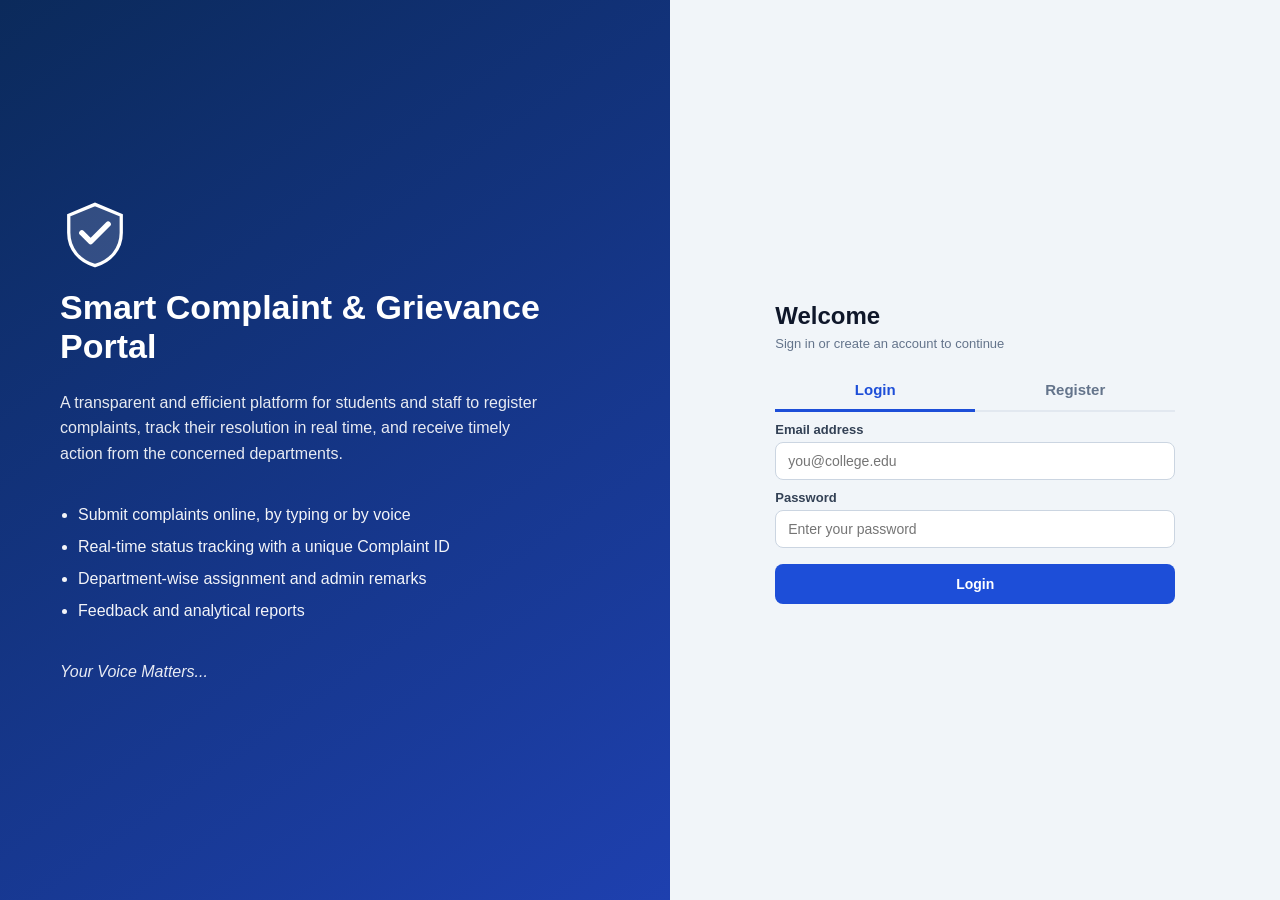
==== frontend/index.html @ 4af86ab6 "Add Smart Complaint and Grievance Portal frontend and backend" ====
<!DOCTYPE html>
<html lang="en">
<head>
  <meta charset="UTF-8">
  <meta name="viewport" content="width=device-width, initial-scale=1">
  <title>Smart Complaint and Grievance Portal</title>
  <link rel="stylesheet" href="css/style.css">
</head>
<body>
  <div class="login-page">
    <div class="login-left">
      <svg viewBox="0 0 64 64" fill="none"><path d="M32 4 8 14v16c0 15 10 26 24 30 14-4 24-15 24-30V14L32 4z" fill="#fff" fill-opacity=".15" stroke="#fff" stroke-width="3"/><path d="M20 30l8 8 16-16" stroke="#fff" stroke-width="5" stroke-linecap="round" stroke-linejoin="round"/></svg>
      <h1>Smart Complaint &amp; Grievance Portal</h1>
      <p>A transparent and efficient platform for students and staff to register complaints, track their resolution in real time, and receive timely action from the concerned departments.</p>
      <ul>
        <li>Submit complaints online, by typing or by voice</li>
        <li>Real-time status tracking with a unique Complaint ID</li>
        <li>Department-wise assignment and admin remarks</li>
        <li>Feedback and analytical reports</li>
      </ul>
      <p><i>Your Voice Matters...</i></p>
    </div>

    <div class="login-right">
      <div class="auth-box">
        <h2>Welcome</h2>
        <span class="muted">Sign in or create an account to continue</span>
        <div class="tabs">
          <button id="tabLogin" class="active" type="button">Login</button>
          <button id="tabReg" type="button">Register</button>
        </div>

        <form id="loginForm">
          <label>Email address</label>
          <input id="lEmail" type="email" placeholder="you@college.edu" required>
          <label>Password</label>
          <input id="lPass" type="password" placeholder="Enter your password" required>
          <button class="btn" type="submit">Login</button>
        </form>

        <form id="regForm" class="hidden">
          <label>Full name</label>
          <input id="rName" placeholder="Your full name" required>
          <label>Email address</label>
          <input id="rEmail" type="email" placeholder="you@college.edu" required>
          <label>Password</label>
          <input id="rPass" type="password" placeholder="Minimum 6 characters" required>
          <button class="btn" type="submit">Create account</button>
        </form>
        <p id="msg" class="msg"></p>
      </div>
    </div>
  </div>
  <script src="js/api.js"></script>
  <script src="js/auth.js"></script>
</body>
</html>
---- frontend/css/style.css ----
:root {
  --navy: #0b2a5b; --blue: #1d4ed8; --bg: #f1f5f9; --card: #ffffff;
  --text: #0f172a; --muted: #64748b; --line: #e2e8f0;
  --green: #16a34a; --amber: #d97706; --red: #dc2626; --purple: #7c3aed; --grey: #64748b;
}
* { box-sizing: border-box; font-family: "Segoe UI", Roboto, Arial, sans-serif; }
body { margin: 0; background: var(--bg); color: var(--text); }
.muted { color: var(--muted); font-size: 13px; }

/* Top bar */
.topbar { background: linear-gradient(90deg, #0b2a5b, #1e40af); color: #fff; padding: 12px 32px;
  display: flex; justify-content: space-between; align-items: center; box-shadow: 0 2px 8px rgba(0,0,0,.2); }
.brand { display: flex; align-items: center; gap: 12px; }
.brand svg { width: 34px; height: 34px; }
.brand h1 { font-size: 18px; margin: 0; letter-spacing: .3px; }
.brand small { opacity: .8; display: block; font-size: 12px; }
.userbox { display: flex; align-items: center; gap: 14px; font-size: 14px; text-align: right; }
.userbox small { display: block; opacity: .8; }

.container { max-width: 1250px; margin: 24px auto; padding: 0 20px; }
.page-title { margin: 0 0 16px; color: var(--navy); font-size: 22px; }

/* Cards */
.card { background: var(--card); border-radius: 12px; padding: 22px; box-shadow: 0 1px 4px rgba(15,23,42,.08);
  border: 1px solid var(--line); margin-bottom: 20px; }
.card h2 { margin: 0 0 14px; font-size: 17px; color: var(--navy); padding-bottom: 10px; border-bottom: 2px solid var(--line); }
.grid2 { display: grid; grid-template-columns: 1.3fr 1fr; gap: 20px; }
.grid2 .card { margin-bottom: 0; }
.grid2 + .card, .grid2 { margin-bottom: 20px; }

/* Stat cards */
.stats { display: grid; grid-template-columns: repeat(auto-fit, minmax(170px, 1fr)); gap: 16px; margin-bottom: 20px; }
.stat { background: #fff; border-radius: 12px; padding: 18px; border: 1px solid var(--line);
  border-left: 5px solid var(--blue); box-shadow: 0 1px 4px rgba(15,23,42,.06); }
.stat b { font-size: 28px; display: block; color: var(--navy); }
.stat span { color: var(--muted); font-size: 13px; text-transform: uppercase; letter-spacing: .5px; }
.stat.s-sub { border-left-color: var(--grey); } .stat.s-prog { border-left-color: var(--amber); }
.stat.s-res { border-left-color: var(--green); } .stat.s-rej { border-left-color: var(--red); }

/* Forms */
label { font-size: 13px; font-weight: 600; color: #334155; display: block; margin-top: 10px; }
input, select, textarea { width: 100%; padding: 10px 12px; border: 1px solid #cbd5e1; border-radius: 8px;
  font-size: 14px; margin-top: 5px; background: #fff; }
input:focus, select:focus, textarea:focus { outline: none; border-color: var(--blue); box-shadow: 0 0 0 3px rgba(29,78,216,.15); }
.form-row { display: grid; grid-template-columns: 1fr 1fr; gap: 14px; }
.btn { background: var(--blue); color: #fff; border: none; padding: 10px 20px; border-radius: 8px; font-size: 14px;
  font-weight: 600; cursor: pointer; transition: .15s; }
.btn:hover { background: #1e40af; }
.btn-outline { background: #fff; color: var(--blue); border: 1px solid var(--blue); }
.btn-outline:hover { background: #eff6ff; }
.btn-light { background: rgba(255,255,255,.15); color: #fff; border: 1px solid rgba(255,255,255,.5); }
.btn-light:hover { background: rgba(255,255,255,.28); }
.btn-sm { padding: 6px 12px; font-size: 12px; }
.btn-green { background: var(--green); } .btn-green:hover { background: #15803d; }
.actions { display: flex; gap: 10px; align-items: center; margin-top: 14px; flex-wrap: wrap; }

/* Voice */
.voice-bar { display: flex; gap: 10px; align-items: center; margin-top: 8px; flex-wrap: wrap; }
.voice-bar select { width: auto; margin: 0; }
.mic { display: inline-flex; align-items: center; gap: 8px; background: #fff; color: var(--navy); border: 1px solid var(--navy);
  padding: 8px 16px; border-radius: 22px; cursor: pointer; font-weight: 600; font-size: 13px; }
.mic.on { background: var(--red); color: #fff; border-color: var(--red); animation: pulse 1.2s infinite; }
@keyframes pulse { 0% { box-shadow: 0 0 0 0 rgba(220,38,38,.5); } 70% { box-shadow: 0 0 0 12px rgba(220,38,38,0); } 100% { box-shadow: 0 0 0 0 rgba(220,38,38,0); } }

/* Table */
.table-wrap { overflow-x: auto; }
table { width: 100%; border-collapse: collapse; font-size: 14px; }
th { background: #f8fafc; color: var(--navy); text-align: left; padding: 11px 10px; font-size: 12px;
  text-transform: uppercase; letter-spacing: .5px; border-bottom: 2px solid var(--line); }
td { padding: 11px 10px; border-bottom: 1px solid var(--line); vertical-align: top; }
tr:hover td { background: #f8fafc; }
td .desc { color: var(--muted); font-size: 13px; display: block; margin-top: 3px; max-width: 320px; }
.remark { background: #fffbeb; border-left: 3px solid var(--amber); padding: 5px 8px; font-size: 13px; border-radius: 4px; }

/* Badges */
.badge { padding: 4px 11px; border-radius: 14px; font-size: 12px; color: #fff; font-weight: 600; white-space: nowrap; }
.SUBMITTED { background: var(--grey); } .ASSIGNED { background: var(--purple); }
.IN_PROGRESS { background: var(--amber); } .RESOLVED { background: var(--green); } .REJECTED { background: var(--red); }

/* Timeline */
.steps { display: flex; justify-content: space-between; margin: 18px 0 8px; position: relative; }
.steps::before { content: ""; position: absolute; top: 15px; left: 8%; right: 8%; height: 3px; background: var(--line); }
.step { text-align: center; flex: 1; position: relative; z-index: 1; }
.step span { width: 32px; height: 32px; border-radius: 50%; background: #fff; border: 3px solid var(--line);
  display: inline-flex; align-items: center; justify-content: center; font-weight: 700; color: var(--muted); }
.step label { display: block; font-size: 12px; margin-top: 5px; color: var(--muted); }
.step.done span { background: var(--green); border-color: var(--green); color: #fff; }
.step.done label { color: var(--green); }
.track-box { background: #f8fafc; border: 1px solid var(--line); border-radius: 10px; padding: 14px; margin-top: 14px; }
.track-box p { margin: 6px 0; font-size: 14px; }

/* Charts */
.donut-wrap { display: flex; gap: 24px; align-items: center; flex-wrap: wrap; }
.donut { width: 150px; height: 150px; border-radius: 50%; position: relative; flex-shrink: 0; }
.donut::after { content: attr(data-total); position: absolute; inset: 28px; background: #fff; border-radius: 50%;
  display: flex; align-items: center; justify-content: center; font-size: 26px; font-weight: 700; color: var(--navy); }
.legend div { font-size: 13px; margin: 5px 0; }
.dot { width: 11px; height: 11px; border-radius: 50%; display: inline-block; margin-right: 7px; }
.hbar { margin: 7px 0; font-size: 13px; }
.hbar .track { background: #e2e8f0; border-radius: 6px; height: 12px; margin-top: 3px; }
.hbar .fill { background: linear-gradient(90deg, #1d4ed8, #3b82f6); height: 12px; border-radius: 6px; }

/* Login page */
.login-page { display: grid; grid-template-columns: 1.1fr 1fr; min-height: 100vh; }
.login-left { background: linear-gradient(145deg, #0b2a5b, #1e40af); color: #fff; padding: 60px; display: flex; flex-direction: column; justify-content: center; }
.login-left h1 { font-size: 34px; margin: 18px 0 8px; }
.login-left p { opacity: .9; line-height: 1.6; max-width: 480px; }
.login-left ul { padding-left: 18px; line-height: 2; opacity: .95; }
.login-left svg { width: 70px; height: 70px; }
.login-right { display: flex; align-items: center; justify-content: center; padding: 30px; }
.auth-box { width: 100%; max-width: 400px; }
.auth-box h2 { border: none; font-size: 24px; margin-bottom: 4px; }
.tabs { display: flex; margin: 18px 0 6px; border-bottom: 2px solid var(--line); }
.tabs button { flex: 1; background: none; border: none; padding: 11px; font-size: 15px; font-weight: 600; color: var(--muted);
  cursor: pointer; border-bottom: 3px solid transparent; margin-bottom: -2px; }
.tabs button.active { color: var(--blue); border-bottom-color: var(--blue); }
.auth-box .btn { width: 100%; margin-top: 16px; padding: 12px; }
.msg { color: var(--red); font-size: 14px; margin-top: 12px; } .ok { color: var(--green); font-size: 14px; margin-top: 12px; }
.hidden { display: none; }

/* Toast */
#toast { position: fixed; top: 20px; right: 20px; z-index: 99; display: grid; gap: 10px; }
.toast { background: #0f172a; color: #fff; padding: 12px 18px; border-radius: 8px; box-shadow: 0 4px 14px rgba(0,0,0,.25);
  font-size: 14px; border-left: 5px solid var(--green); max-width: 360px; }
.toast.error { border-left-color: var(--red); }

@media (max-width: 900px) {
  .grid2, .login-page, .form-row { grid-template-columns: 1fr; }
  .login-left { padding: 30px; }
  .topbar { padding: 12px 16px; }
}
@media print {
  .topbar, .no-print, #toast { display: none !important; }
  body { background: #fff; } .card { box-shadow: none; }
}
/* Alerts */
.alert { padding: 11px 14px; border-radius: 8px; margin: 10px 0; font-size: 14px; border-left: 5px solid; }
.alert-blue { background: #eff6ff; border-color: #2563eb; color: #1e3a8a; }
.alert-purple { background: #f5f3ff; border-color: var(--purple); color: #4c1d95; }
.alert-amber { background: #fffbeb; border-color: var(--amber); color: #78350f; }
.alert-green { background: #f0fdf4; border-color: var(--green); color: #14532d; }
.alert-red { background: #fef2f2; border-color: var(--red); color: #7f1d1d; }

/* Timeline details */
.step small { display: block; font-size: 11px; color: var(--muted); margin-top: 2px; }
.step.current span { box-shadow: 0 0 0 5px rgba(22,163,74,.2); }

/* Clickable stat filters */
.stat[data-f] { cursor: pointer; }
.stat[data-f]:hover, .stat.active { background: #eff6ff; border-color: var(--blue); }
.stat.s-asg { border-left-color: var(--purple); }

/* Admin */
.dept-grid { display: grid; grid-template-columns: repeat(auto-fill, minmax(215px, 1fr)); gap: 14px; }
.dept { border: 1px solid var(--line); border-radius: 10px; padding: 14px; cursor: pointer; background: #f8fafc; }
.dept:hover { border-color: var(--blue); background: #eff6ff; }
.dept h4 { margin: 0 0 10px; color: var(--navy); font-size: 14px; }
.dept .nums { display: flex; gap: 14px; font-size: 12px; color: var(--muted); }
.dept .nums b { display: block; font-size: 19px; color: var(--text); }
.pill { background: var(--red); color: #fff; border-radius: 10px; padding: 1px 8px; font-size: 11px; margin-left: 6px; }
.tag-new { background: var(--red); color: #fff; font-size: 10px; padding: 2px 7px; border-radius: 8px; margin-left: 6px; vertical-align: middle; }
.btn-col { display: flex; flex-direction: column; gap: 6px; min-width: 105px; }
.filters { display: grid; grid-template-columns: 2fr 1fr 1fr 1.3fr auto auto; gap: 12px; align-items: end; }
@media (max-width: 900px) { .filters { grid-template-columns: 1fr 1fr; } }
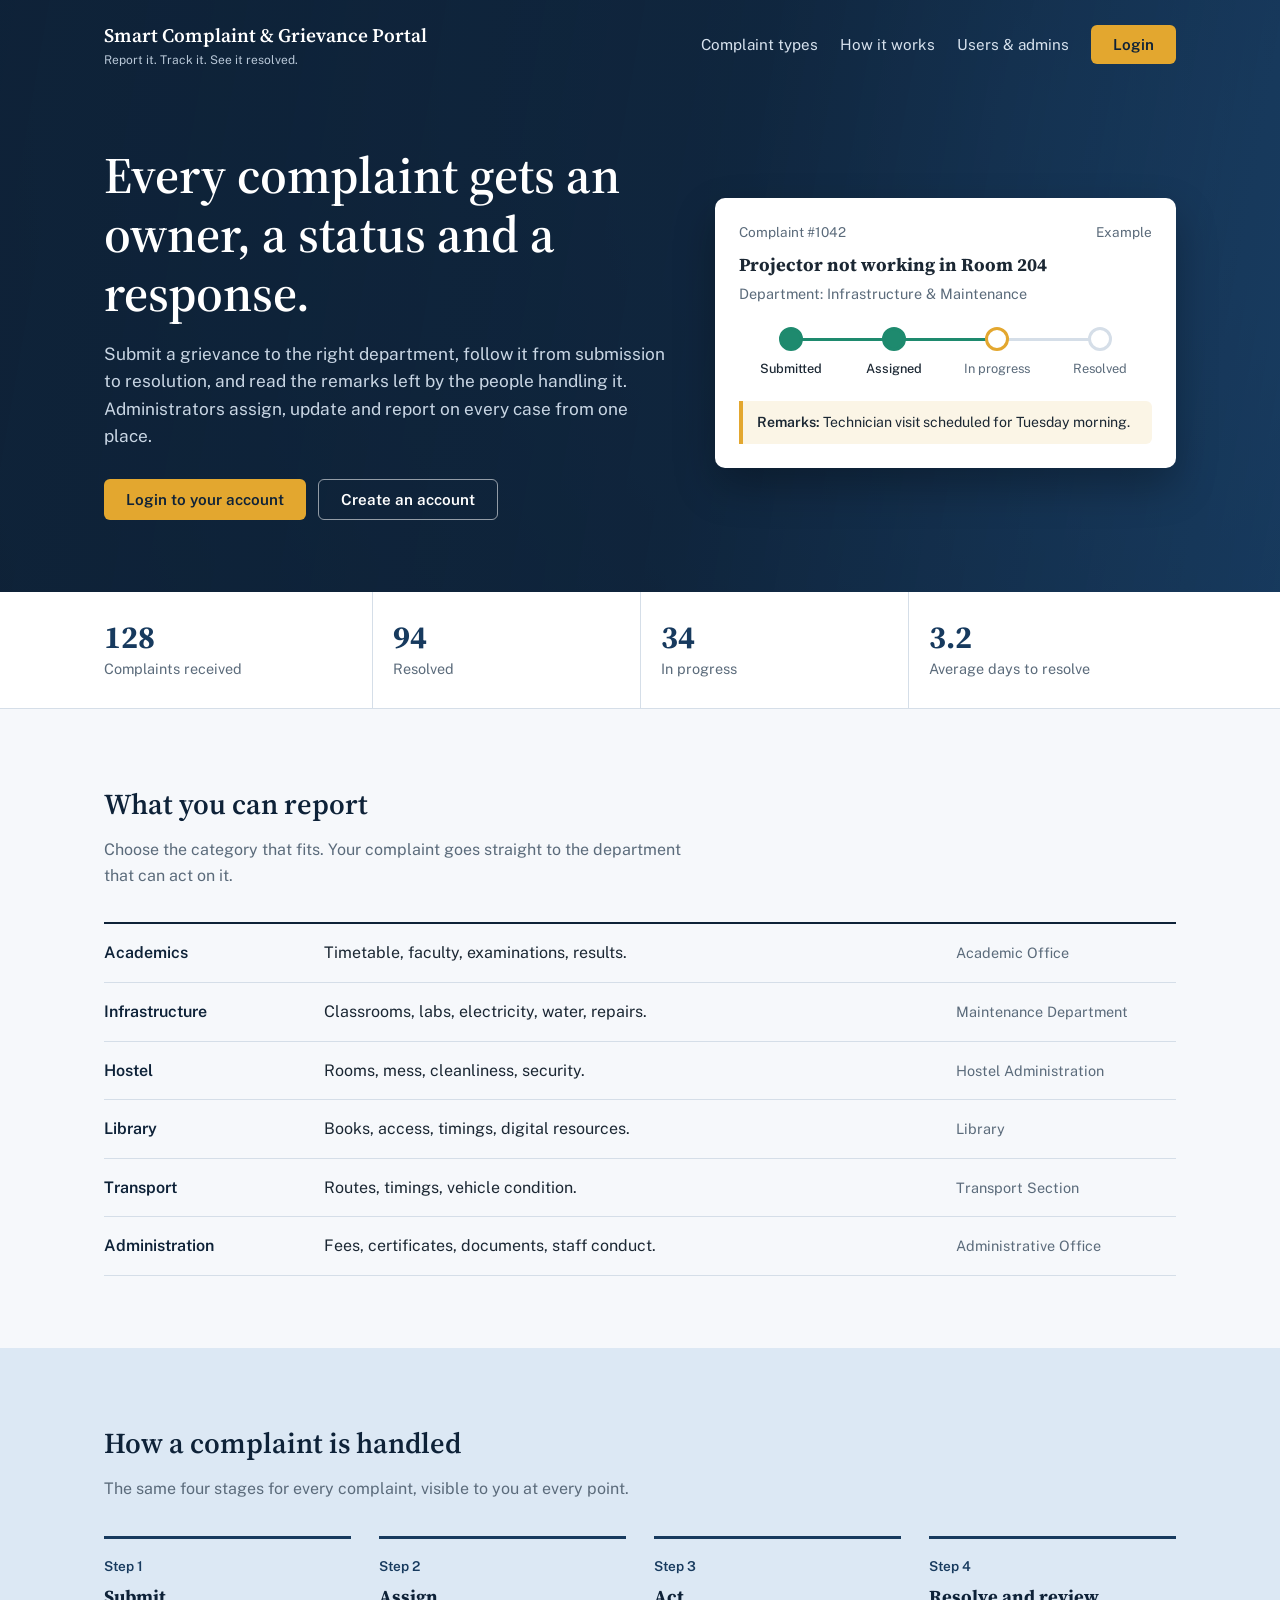
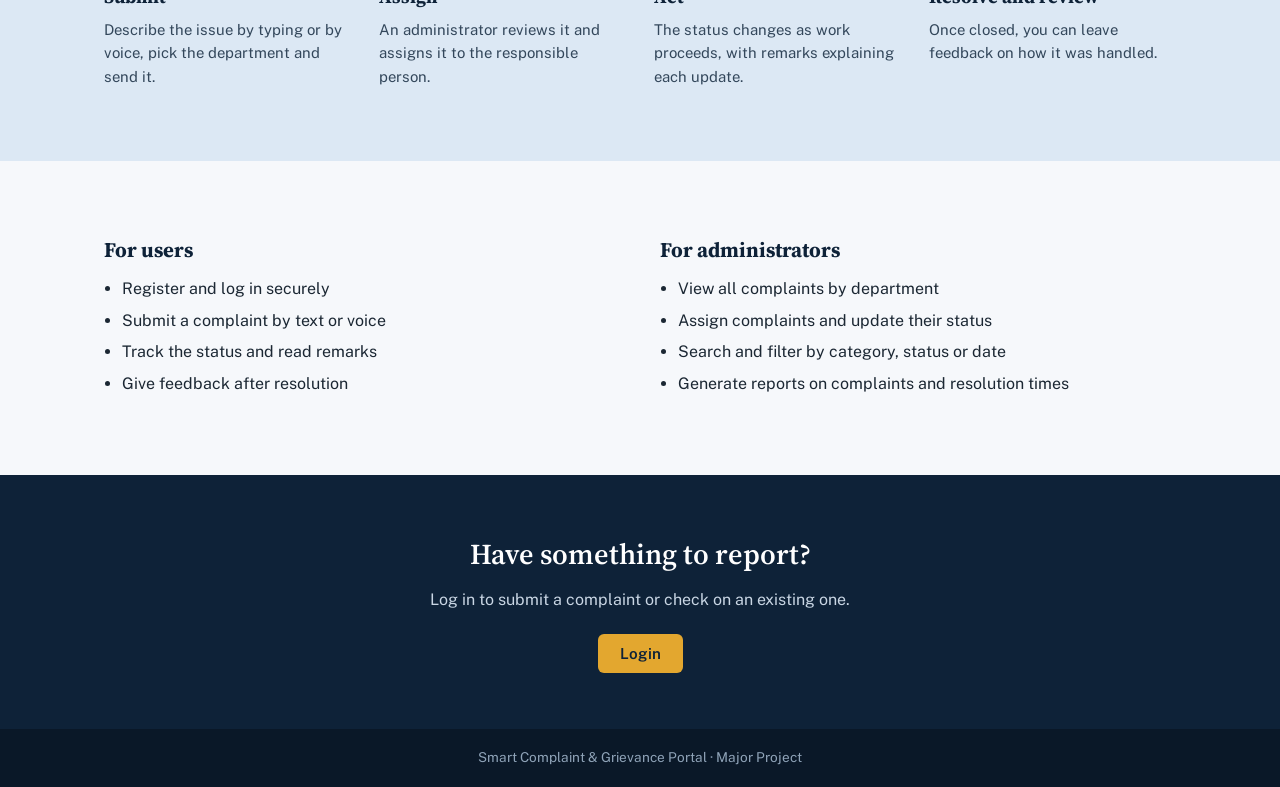
==== commit 33d830ef: "Update landing page" ====
--- a/frontend/index.html
+++ b/frontend/index.html
@@ -1,57 +1,321 @@
 <!DOCTYPE html>
 <html lang="en">
 <head>
-  <meta charset="UTF-8">
-  <meta name="viewport" content="width=device-width, initial-scale=1">
-  <title>Smart Complaint and Grievance Portal</title>
-  <link rel="stylesheet" href="css/style.css">
+<meta charset="UTF-8">
+<meta name="viewport" content="width=device-width, initial-scale=1">
+<title>Smart Complaint and Grievance Portal</title>
+<link rel="preconnect" href="https://fonts.googleapis.com">
+<link rel="preconnect" href="https://fonts.gstatic.com" crossorigin>
+<link href="https://fonts.googleapis.com/css2?family=Public+Sans:wght@400;500;600&family=Source+Serif+4:opsz,wght@8..60,500;8..60,600&display=swap" rel="stylesheet">
+<style>
+:root{
+  --ink:#0E2238; --navy:#173A5E; --sky:#DCE8F4; --paper:#F6F8FB; --white:#fff;
+  --amber:#E3A72F; --teal:#1E8A6E; --line:#D5DEE8; --text:#1B2733; --muted:#5B6B7B;
+  --serif:"Source Serif 4", Georgia, serif; --sans:"Public Sans", system-ui, sans-serif;
+}
+*{box-sizing:border-box;margin:0;padding:0}
+html{scroll-behavior:smooth}
+body{font-family:var(--sans);color:var(--text);background:var(--paper);line-height:1.6}
+a{color:inherit}
+:focus-visible{outline:3px solid var(--amber);outline-offset:2px}
+.wrap{max-width:1120px;margin:0 auto;padding:0 24px}
+
+/* ---------- Hero with background ---------- */
+.hero{
+  color:#fff;
+  /* Put your own photo at images/campus.jpg (optional). The gradient works without it. */
+  background:
+    linear-gradient(100deg, rgba(14,34,56,.97) 0%, rgba(14,34,56,.88) 55%, rgba(23,58,94,.72) 100%),
+    url("images/campus.jpg") center/cover no-repeat,
+    radial-gradient(circle at 80% 20%, #1F4B78, var(--ink));
+}
+nav{display:flex;align-items:center;justify-content:space-between;padding:20px 0;gap:16px;flex-wrap:wrap}
+.brand{font-family:var(--serif);font-size:1.2rem;font-weight:600;text-decoration:none}
+.brand small{display:block;font-family:var(--sans);font-size:.75rem;font-weight:400;color:#B9C8D8}
+.links{display:flex;align-items:center;gap:22px;font-size:.95rem}
+.links a{text-decoration:none;color:#D7E2EE}
+.links a:hover{color:#fff}
+.btn{display:inline-block;border:0;border-radius:6px;padding:11px 22px;font:600 .95rem var(--sans);cursor:pointer;text-decoration:none}
+.btn-primary{background:var(--amber);color:var(--ink)}
+.btn-primary:hover{background:#F0B83F}
+.btn-ghost{background:transparent;color:#fff;border:1.5px solid rgba(255,255,255,.55)}
+.btn-ghost:hover{background:rgba(255,255,255,.1)}
+
+.hero-grid{display:grid;grid-template-columns:1.1fr .9fr;gap:48px;align-items:center;padding:56px 0 72px}
+h1{font-family:var(--serif);font-weight:600;font-size:clamp(2rem,4.6vw,3.2rem);line-height:1.15;margin-bottom:18px}
+.lead{color:#C9D6E4;font-size:1.08rem;max-width:52ch;margin-bottom:28px}
+.cta{display:flex;gap:12px;flex-wrap:wrap}
+
+/* tracker card: the one memorable element */
+.track{background:var(--white);color:var(--text);border-radius:10px;padding:24px;box-shadow:0 18px 40px rgba(0,0,0,.28)}
+.track-head{display:flex;justify-content:space-between;gap:12px;font-size:.85rem;color:var(--muted);margin-bottom:6px}
+.track h3{font-family:var(--serif);font-size:1.15rem;margin-bottom:2px}
+.track .dept{font-size:.9rem;color:var(--muted);margin-bottom:22px}
+.steps{list-style:none;display:grid;grid-template-columns:repeat(4,1fr);position:relative;margin-bottom:22px}
+.steps::before,.steps .bar{content:"";position:absolute;top:11px;left:12.5%;height:3px;border-radius:2px}
+.steps::before{right:12.5%;background:var(--line)}
+.steps .bar{background:var(--teal);width:0;transition:width 1.6s ease .3s}
+.steps.go .bar{width:50%}
+.steps li{text-align:center;font-size:.8rem;color:var(--muted);position:relative;z-index:1}
+.steps li i{display:block;width:24px;height:24px;margin:0 auto 8px;border-radius:50%;background:var(--white);border:3px solid var(--line)}
+.steps li.done{color:var(--text);font-weight:500}
+.steps li.done i{background:var(--teal);border-color:var(--teal)}
+.steps li.now i{border-color:var(--amber)}
+.remark{border-left:4px solid var(--amber);background:#FBF5E6;padding:10px 14px;font-size:.88rem;border-radius:0 6px 6px 0}
+.remark b{font-weight:600}
+
+/* ---------- Stats strip ---------- */
+.stats{background:var(--white);border-bottom:1px solid var(--line)}
+.stats-grid{display:grid;grid-template-columns:repeat(4,1fr)}
+.stat{padding:26px 20px;border-left:1px solid var(--line)}
+.stat:first-child{border-left:0;padding-left:0}
+.stat strong{display:block;font-family:var(--serif);font-size:2rem;color:var(--navy);line-height:1.2}
+.stat span{font-size:.9rem;color:var(--muted)}
+
+/* ---------- Sections ---------- */
+section.block{padding:72px 0}
+h2{font-family:var(--serif);font-weight:600;font-size:1.8rem;color:var(--ink);margin-bottom:10px}
+.sub{color:var(--muted);max-width:60ch;margin-bottom:34px}
+
+.cats{border-top:2px solid var(--ink)}
+.cat{display:grid;grid-template-columns:200px 1fr 220px;gap:20px;padding:16px 0;border-bottom:1px solid var(--line);align-items:baseline}
+.cat b{font-weight:600;color:var(--ink)}
+.cat span:last-child{color:var(--muted);font-size:.9rem}
+
+.process{background:var(--sky)}
+.proc{list-style:none;display:grid;grid-template-columns:repeat(4,1fr);gap:28px;counter-reset:s}
+.proc li{counter-increment:s;border-top:3px solid var(--navy);padding-top:14px}
+.proc li::before{content:"Step " counter(s);font-size:.85rem;color:var(--navy);font-weight:600}
+.proc h3{font-family:var(--serif);font-size:1.15rem;margin:4px 0 6px;color:var(--ink)}
+.proc p{font-size:.93rem;color:#33475B}
+
+.roles{display:grid;grid-template-columns:1fr 1fr;gap:40px}
+.roles h3{font-family:var(--serif);font-size:1.3rem;margin-bottom:10px;color:var(--ink)}
+.roles ul{padding-left:18px}
+.roles li{margin-bottom:6px}
+
+.final{background:var(--ink);color:#fff;text-align:center;padding:56px 0}
+.final h2{color:#fff}
+.final p{color:#C9D6E4;margin-bottom:22px}
+footer{background:#0A1828;color:#8FA3B8;font-size:.85rem;padding:18px 0;text-align:center}
+
+/* ---------- Login dialog ---------- */
+dialog{border:0;border-radius:10px;padding:0;width:min(400px,92vw);margin:auto;box-shadow:0 24px 60px rgba(0,0,0,.4)}
+dialog::backdrop{background:rgba(10,24,40,.7)}
+.dlg{padding:28px}
+.dlg h3{font-family:var(--serif);font-size:1.4rem;margin-bottom:4px}
+.dlg p.s{color:var(--muted);font-size:.9rem;margin-bottom:18px}
+.seg{display:grid;grid-template-columns:1fr 1fr;border:1.5px solid var(--line);border-radius:6px;overflow:hidden;margin-bottom:16px}
+.seg label{text-align:center;padding:9px;cursor:pointer;font-weight:500;font-size:.92rem}
+.seg input{position:absolute;opacity:0}
+.seg input:checked + span{background:var(--navy);color:#fff}
+.seg span{display:block;padding:9px}
+.seg label{padding:0}
+.seg input:focus-visible + span{outline:3px solid var(--amber);outline-offset:-3px}
+.field{margin-bottom:14px}
+.field label{display:block;font-size:.88rem;font-weight:500;margin-bottom:4px}
+.field input{width:100%;padding:10px 12px;border:1.5px solid var(--line);border-radius:6px;font:inherit}
+.field input:focus{border-color:var(--navy);outline:none;box-shadow:0 0 0 3px rgba(23,58,94,.18)}
+.err{color:#B3261E;font-size:.88rem;min-height:1.3em;margin-bottom:8px}
+.dlg .row{display:flex;gap:10px;align-items:center}
+.dlg .btn-primary{background:var(--navy);color:#fff;flex:1}
+.dlg .btn-primary:hover{background:var(--ink)}
+.dlg .close{background:none;border:0;color:var(--muted);cursor:pointer;font:inherit;padding:10px}
+.dlg .reg{font-size:.88rem;margin-top:14px;text-align:center;color:var(--muted)}
+
+@media (max-width:900px){
+  .hero-grid,.roles{grid-template-columns:1fr}
+  .stats-grid,.proc{grid-template-columns:1fr 1fr}
+  .stat:nth-child(3){border-left:0;padding-left:0}
+  .cat{grid-template-columns:1fr;gap:2px}
+}
+@media (max-width:520px){ .stats-grid,.proc{grid-template-columns:1fr} .stat{border-left:0;padding-left:0;border-top:1px solid var(--line)} .links a.hide-s{display:none} }
+@media (prefers-reduced-motion:reduce){ html{scroll-behavior:auto} .steps .bar{transition:none} }
+</style>
 </head>
 <body>
-  <div class="login-page">
-    <div class="login-left">
-      <svg viewBox="0 0 64 64" fill="none"><path d="M32 4 8 14v16c0 15 10 26 24 30 14-4 24-15 24-30V14L32 4z" fill="#fff" fill-opacity=".15" stroke="#fff" stroke-width="3"/><path d="M20 30l8 8 16-16" stroke="#fff" stroke-width="5" stroke-linecap="round" stroke-linejoin="round"/></svg>
-      <h1>Smart Complaint &amp; Grievance Portal</h1>
-      <p>A transparent and efficient platform for students and staff to register complaints, track their resolution in real time, and receive timely action from the concerned departments.</p>
+
+<header class="hero">
+  <div class="wrap">
+    <nav>
+      <a class="brand" href="#top">Smart Complaint &amp; Grievance Portal<small>Report it. Track it. See it resolved.</small></a>
+      <div class="links">
+        <a class="hide-s" href="#categories">Complaint types</a>
+        <a class="hide-s" href="#process">How it works</a>
+        <a class="hide-s" href="#roles">Users &amp; admins</a>
+        <button class="btn btn-primary" data-login>Login</button>
+      </div>
+    </nav>
+
+    <div class="hero-grid" id="top">
+      <div>
+        <h1>Every complaint gets an owner, a status and a response.</h1>
+        <p class="lead">Submit a grievance to the right department, follow it from submission to resolution, and read the remarks left by the people handling it. Administrators assign, update and report on every case from one place.</p>
+        <div class="cta">
+          <button class="btn btn-primary" data-login>Login to your account</button>
+          <a class="btn btn-ghost" href="register.html">Create an account</a>
+        </div>
+      </div>
+
+      <aside class="track" aria-label="Example of a complaint being tracked">
+        <div class="track-head"><span>Complaint #1042</span><span>Example</span></div>
+        <h3>Projector not working in Room 204</h3>
+        <p class="dept">Department: Infrastructure &amp; Maintenance</p>
+        <ol class="steps" id="steps">
+          <span class="bar"></span>
+          <li class="done"><i></i>Submitted</li>
+          <li class="done"><i></i>Assigned</li>
+          <li class="now"><i></i>In progress</li>
+          <li><i></i>Resolved</li>
+        </ol>
+        <p class="remark"><b>Remarks:</b> Technician visit scheduled for Tuesday morning.</p>
+      </aside>
+    </div>
+  </div>
+</header>
+
+<div class="stats">
+  <div class="wrap stats-grid" id="stats">
+    <div class="stat"><strong data-k="total">–</strong><span>Complaints received</span></div>
+    <div class="stat"><strong data-k="resolved">–</strong><span>Resolved</span></div>
+    <div class="stat"><strong data-k="inProgress">–</strong><span>In progress</span></div>
+    <div class="stat"><strong data-k="avgDays">–</strong><span>Average days to resolve</span></div>
+  </div>
+</div>
+
+<section class="block" id="categories">
+  <div class="wrap">
+    <h2>What you can report</h2>
+    <p class="sub">Choose the category that fits. Your complaint goes straight to the department that can act on it.</p>
+    <div class="cats">
+      <div class="cat"><b>Academics</b><span>Timetable, faculty, examinations, results.</span><span>Academic Office</span></div>
+      <div class="cat"><b>Infrastructure</b><span>Classrooms, labs, electricity, water, repairs.</span><span>Maintenance Department</span></div>
+      <div class="cat"><b>Hostel</b><span>Rooms, mess, cleanliness, security.</span><span>Hostel Administration</span></div>
+      <div class="cat"><b>Library</b><span>Books, access, timings, digital resources.</span><span>Library</span></div>
+      <div class="cat"><b>Transport</b><span>Routes, timings, vehicle condition.</span><span>Transport Section</span></div>
+      <div class="cat"><b>Administration</b><span>Fees, certificates, documents, staff conduct.</span><span>Administrative Office</span></div>
+    </div>
+  </div>
+</section>
+
+<section class="block process" id="process">
+  <div class="wrap">
+    <h2>How a complaint is handled</h2>
+    <p class="sub">The same four stages for every complaint, visible to you at every point.</p>
+    <ol class="proc">
+      <li><h3>Submit</h3><p>Describe the issue by typing or by voice, pick the department and send it.</p></li>
+      <li><h3>Assign</h3><p>An administrator reviews it and assigns it to the responsible person.</p></li>
+      <li><h3>Act</h3><p>The status changes as work proceeds, with remarks explaining each update.</p></li>
+      <li><h3>Resolve and review</h3><p>Once closed, you can leave feedback on how it was handled.</p></li>
+    </ol>
+  </div>
+</section>
+
+<section class="block" id="roles">
+  <div class="wrap roles">
+    <div>
+      <h3>For users</h3>
       <ul>
-        <li>Submit complaints online, by typing or by voice</li>
-        <li>Real-time status tracking with a unique Complaint ID</li>
-        <li>Department-wise assignment and admin remarks</li>
-        <li>Feedback and analytical reports</li>
+        <li>Register and log in securely</li>
+        <li>Submit a complaint by text or voice</li>
+        <li>Track the status and read remarks</li>
+        <li>Give feedback after resolution</li>
       </ul>
-      <p><i>Your Voice Matters...</i></p>
-    </div>
-
-    <div class="login-right">
-      <div class="auth-box">
-        <h2>Welcome</h2>
-        <span class="muted">Sign in or create an account to continue</span>
-        <div class="tabs">
-          <button id="tabLogin" class="active" type="button">Login</button>
-          <button id="tabReg" type="button">Register</button>
-        </div>
-
-        <form id="loginForm">
-          <label>Email address</label>
-          <input id="lEmail" type="email" placeholder="you@college.edu" required>
-          <label>Password</label>
-          <input id="lPass" type="password" placeholder="Enter your password" required>
-          <button class="btn" type="submit">Login</button>
-        </form>
-
-        <form id="regForm" class="hidden">
-          <label>Full name</label>
-          <input id="rName" placeholder="Your full name" required>
-          <label>Email address</label>
-          <input id="rEmail" type="email" placeholder="you@college.edu" required>
-          <label>Password</label>
-          <input id="rPass" type="password" placeholder="Minimum 6 characters" required>
-          <button class="btn" type="submit">Create account</button>
-        </form>
-        <p id="msg" class="msg"></p>
-      </div>
-    </div>
-  </div>
-  <script src="js/api.js"></script>
-  <script src="js/auth.js"></script>
+    </div>
+    <div>
+      <h3>For administrators</h3>
+      <ul>
+        <li>View all complaints by department</li>
+        <li>Assign complaints and update their status</li>
+        <li>Search and filter by category, status or date</li>
+        <li>Generate reports on complaints and resolution times</li>
+      </ul>
+    </div>
+  </div>
+</section>
+
+<section class="final">
+  <div class="wrap">
+    <h2>Have something to report?</h2>
+    <p>Log in to submit a complaint or check on an existing one.</p>
+    <button class="btn btn-primary" data-login>Login</button>
+  </div>
+</section>
+
+<footer>Smart Complaint &amp; Grievance Portal · Major Project</footer>
+
+<!-- Login dialog -->
+<dialog id="loginDlg" aria-labelledby="ltitle">
+  <form class="dlg" id="loginForm" novalidate>
+    <h3 id="ltitle">Login</h3>
+    <p class="s">Choose your role, then enter your details.</p>
+    <div class="seg" role="radiogroup" aria-label="Role">
+      <label><input type="radio" name="role" value="USER" checked><span>User</span></label>
+      <label><input type="radio" name="role" value="ADMIN"><span>Admin</span></label>
+    </div>
+    <div class="field"><label for="email">Email</label><input id="email" type="email" autocomplete="username" required></div>
+    <div class="field"><label for="pw">Password</label><input id="pw" type="password" autocomplete="current-password" required></div>
+    <p class="err" id="err" role="alert"></p>
+    <div class="row">
+      <button class="btn btn-primary" type="submit">Login</button>
+      <button class="close" type="button" id="closeDlg">Cancel</button>
+    </div>
+    <p class="reg">New here? <a href="register.html">Create an account</a></p>
+  </form>
+</dialog>
+
+<script>
+/* ===== CHANGE THESE TO MATCH YOUR PROJECT ===== */
+const CONFIG = {
+  loginPage: null,                    // e.g. "login.html" to use your existing login page instead of the popup
+  loginApi:  "/api/auth/login",       // your backend login endpoint (POST: {email, password, role})
+  statsApi:  "/api/complaints/stats", // optional; should return {total, resolved, inProgress, avgDays}
+  userHome:  "user/dashboard.html",
+  adminHome: "admin/dashboard.html",
+  sampleStats: { total: 128, resolved: 94, inProgress: 34, avgDays: 3.2 } // shown if statsApi is not available
+};
+/* ============================================== */
+
+// Tracker animation (runs once)
+requestAnimationFrame(() => document.getElementById("steps").classList.add("go"));
+
+// Stats
+function showStats(s){
+  document.querySelectorAll("[data-k]").forEach(el => { el.textContent = s[el.dataset.k] ?? "–"; });
+}
+fetch(CONFIG.statsApi).then(r => r.ok ? r.json() : Promise.reject())
+  .then(showStats).catch(() => showStats(CONFIG.sampleStats));
+
+// Login
+const dlg = document.getElementById("loginDlg");
+const err = document.getElementById("err");
+document.querySelectorAll("[data-login]").forEach(b => b.addEventListener("click", () => {
+  if (CONFIG.loginPage) { location.href = CONFIG.loginPage; return; }
+  err.textContent = ""; dlg.showModal(); document.getElementById("email").focus();
+}));
+document.getElementById("closeDlg").addEventListener("click", () => dlg.close());
+
+document.getElementById("loginForm").addEventListener("submit", async e => {
+  e.preventDefault();
+  const email = document.getElementById("email").value.trim();
+  const password = document.getElementById("pw").value;
+  const role = document.querySelector("input[name=role]:checked").value;
+  if (!email || !password) { err.textContent = "Enter your email and password."; return; }
+  try {
+    const res = await fetch(CONFIG.loginApi, {
+      method: "POST",
+      headers: { "Content-Type": "application/json" },
+      body: JSON.stringify({ email, password, role })
+    });
+    if (!res.ok) { err.textContent = "Login failed. Check your email, password and role."; return; }
+    const data = await res.json().catch(() => ({}));
+    if (data.token) sessionStorage.setItem("token", data.token);
+    sessionStorage.setItem("role", role);
+    location.href = role === "ADMIN" ? CONFIG.adminHome : CONFIG.userHome;
+  } catch (ex) {
+    err.textContent = "Cannot reach the server. Make sure the backend is running.";
+  }
+});
+</script>
 </body>
 </html>
